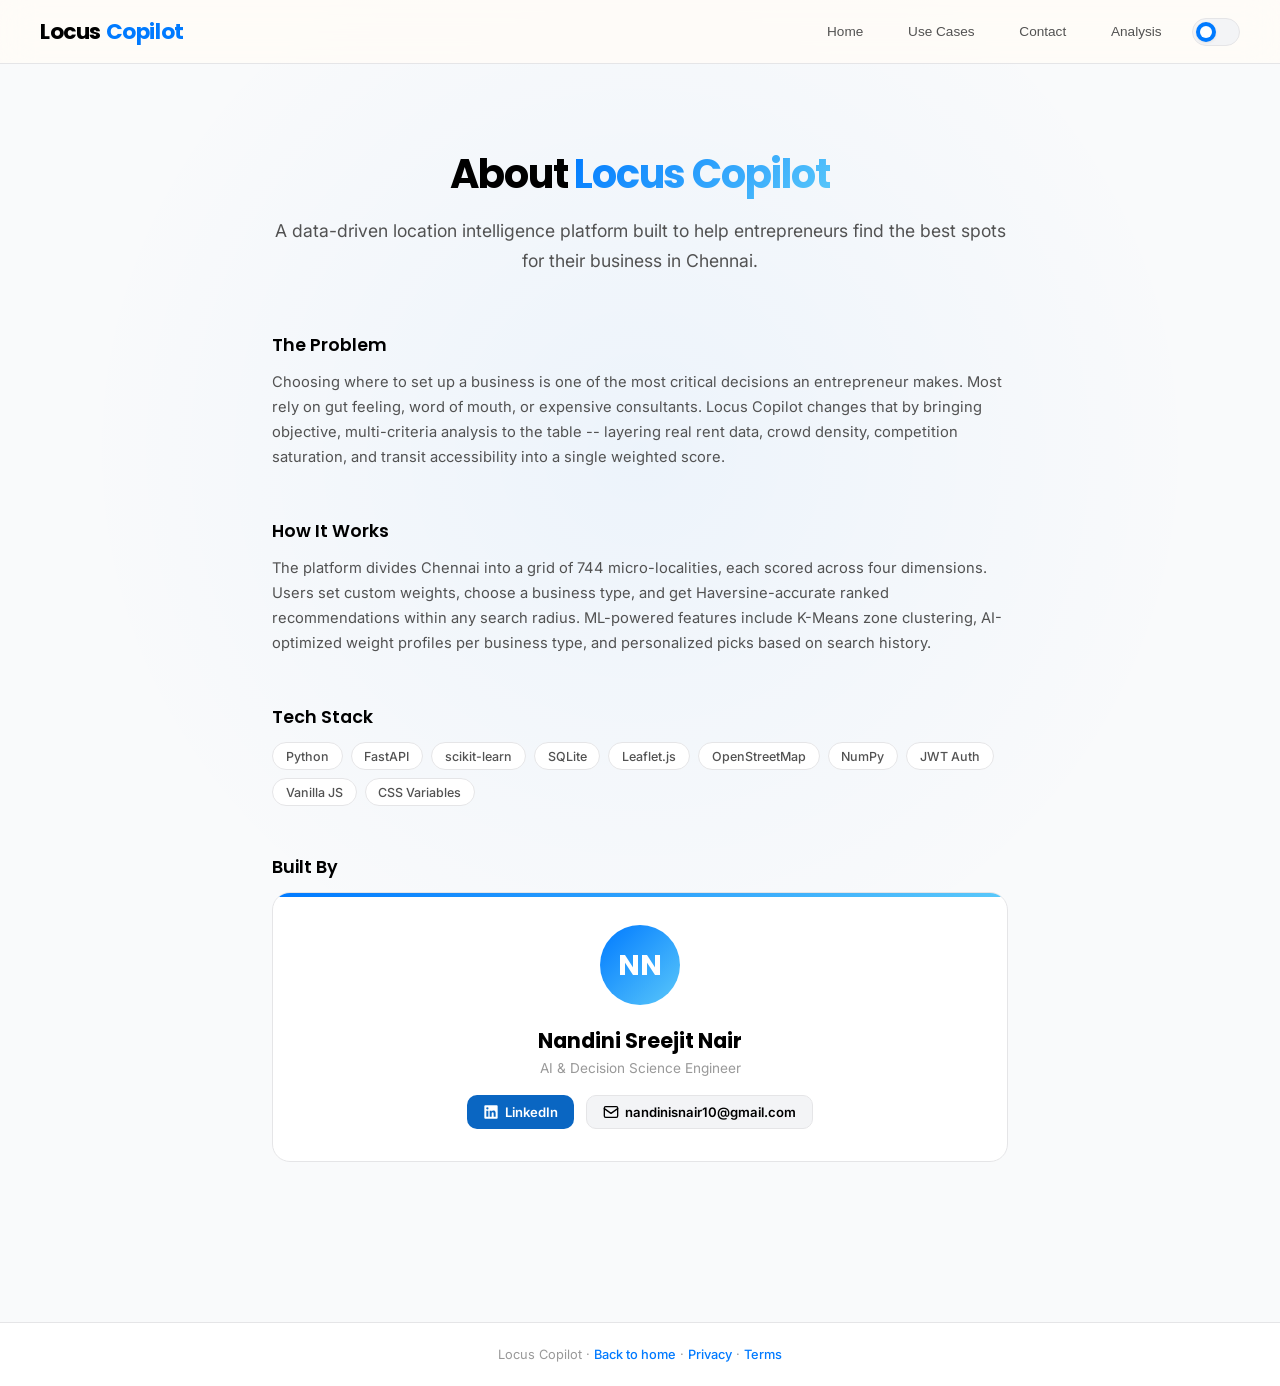
==== frontend/about.html @ 2382e0ec "Initial commit - Locus Location Intelligence System" ====
<!DOCTYPE html>
<html lang="en">
<head>
    <meta charset="UTF-8">
    <meta name="viewport" content="width=device-width, initial-scale=1.0">
    <title>About - Locus Copilot</title>
    <link href="https://fonts.googleapis.com/css2?family=Inter:wght@300;400;500;600;700&family=Poppins:wght@500;600;700&display=swap" rel="stylesheet">
    <link rel="stylesheet" href="theme.css">
    <style>
        * { margin: 0; padding: 0; box-sizing: border-box; }
        body {
            font-family: 'Inter', sans-serif;
            background: var(--page-gradient), var(--bg-secondary);
            background-attachment: fixed;
            color: var(--text-primary);
            background-color: var(--bg-secondary);
            min-height: 100vh;
            display: flex;
            flex-direction: column;
        }

        /* Navbar */
        .navbar {
            background: rgba(255,252,247,0.85);
            border-bottom: 1px solid var(--border-color);
            padding: 0 2.5rem;
            height: 64px;
            position: sticky;
            top: 0;
            z-index: 100;
            backdrop-filter: blur(16px);
            -webkit-backdrop-filter: blur(16px);
            display: flex;
            align-items: center;
        }
        body.dark-theme .navbar { background: rgba(13, 13, 13, 0.85); }
        .navbar-content {
            max-width: 1200px;
            width: 100%;
            margin: 0 auto;
            display: flex;
            justify-content: space-between;
            align-items: center;
        }
        .brand {
            font-family: 'Poppins', sans-serif;
            font-size: 1.35rem;
            font-weight: 700;
            color: var(--text-primary);
            letter-spacing: -0.4px;
            text-decoration: none;
        }
        .brand span { color: var(--accent-primary); }
        .nav-links { display: flex; gap: 1rem; align-items: center; }
        .nav-link {
            text-decoration: none;
            color: var(--text-secondary);
            font-weight: 500;
            font-size: 0.85rem;
            padding: 0.5rem 0.9rem;
            border-radius: var(--radius-md);
            border: none;
            background: transparent;
            cursor: pointer;
            transition: all var(--transition-fast);
        }
        .nav-link:hover { color: var(--text-primary); background: var(--bg-secondary); }

        /* Main content */
        .page {
            max-width: 800px;
            margin: 0 auto;
            padding: 5rem 2rem 7rem;
            flex: 1;
        }

        .page-header {
            text-align: center;
            margin-bottom: 3.5rem;
            opacity: 0;
            animation: slideInUp 0.6s cubic-bezier(0.4,0,0.2,1) 0.1s forwards;
        }
        .page-header h1 {
            font-family: 'Poppins', sans-serif;
            font-size: 2.5rem;
            font-weight: 700;
            letter-spacing: -0.03em;
            margin-bottom: 0.75rem;
        }
        .page-header h1 em {
            font-style: normal;
            background: var(--accent-gradient);
            -webkit-background-clip: text;
            -webkit-text-fill-color: transparent;
            background-clip: text;
        }
        .page-header p {
            color: var(--text-secondary);
            font-size: 1.1rem;
            line-height: 1.7;
        }

        /* Description */
        .about-section {
            margin-bottom: 3rem;
            opacity: 0;
            animation: slideInUp 0.5s cubic-bezier(0.4,0,0.2,1) forwards;
        }
        .about-section:nth-child(2) { animation-delay: 0.15s; }
        .about-section:nth-child(3) { animation-delay: 0.25s; }
        .about-section:nth-child(4) { animation-delay: 0.35s; }

        .about-section h2 {
            font-family: 'Poppins', sans-serif;
            font-size: 1.1rem;
            font-weight: 600;
            margin-bottom: 0.75rem;
            color: var(--text-primary);
        }
        .about-section p {
            color: var(--text-secondary);
            line-height: 1.7;
            font-size: 0.92rem;
        }

        /* Tech stack chips */
        .tech-grid {
            display: flex;
            flex-wrap: wrap;
            gap: 0.5rem;
            margin-top: 0.5rem;
        }
        .tech-chip {
            padding: 0.35rem 0.8rem;
            background: var(--bg-primary);
            border: 1px solid var(--border-color);
            border-radius: 999px;
            font-size: 0.78rem;
            font-weight: 500;
            color: var(--text-secondary);
            transition: all var(--transition-fast);
        }
        .tech-chip:hover {
            border-color: var(--accent-primary);
            color: var(--accent-primary);
            transform: translateY(-1px);
            box-shadow: 0 4px 12px var(--glow-accent);
        }

        /* Owner card */
        .owner-card {
            background: var(--bg-primary);
            border: 1px solid var(--border-color);
            border-radius: var(--radius-lg);
            padding: 2rem;
            text-align: center;
            transition: all var(--transition-fast);
            position: relative;
            overflow: hidden;
        }
        .owner-card::before {
            content: '';
            position: absolute;
            top: 0; left: 0; right: 0;
            height: 4px;
            background: var(--accent-gradient);
        }
        .owner-card:hover {
            box-shadow: var(--shadow-lg);
            border-color: var(--accent-secondary);
            transform: translateY(-2px);
        }

        .owner-avatar {
            width: 80px;
            height: 80px;
            border-radius: 50%;
            background: var(--accent-gradient);
            display: flex;
            align-items: center;
            justify-content: center;
            margin: 0 auto 1.2rem;
            color: white;
            font-family: 'Poppins', sans-serif;
            font-size: 1.8rem;
            font-weight: 700;
        }

        .owner-name {
            font-family: 'Poppins', sans-serif;
            font-size: 1.3rem;
            font-weight: 700;
            color: var(--text-primary);
            margin-bottom: 0.3rem;
        }

        .owner-role {
            color: var(--text-tertiary);
            font-size: 0.85rem;
            margin-bottom: 1.2rem;
        }

        .owner-links {
            display: flex;
            justify-content: center;
            gap: 0.75rem;
        }

        .owner-link {
            display: inline-flex;
            align-items: center;
            gap: 0.4rem;
            padding: 0.5rem 1rem;
            border-radius: var(--radius-sm);
            font-size: 0.82rem;
            font-weight: 600;
            text-decoration: none;
            transition: all var(--transition-fast);
        }
        .owner-link svg { width: 16px; height: 16px; }

        .link-linkedin {
            background: #0a66c2;
            color: white;
        }
        .link-linkedin:hover { background: #004182; transform: translateY(-2px); box-shadow: 0 4px 12px rgba(10,102,194,0.3); }

        .link-email {
            background: var(--bg-tertiary);
            color: var(--text-primary);
            border: 1px solid var(--border-color);
        }
        .link-email:hover { border-color: var(--accent-primary); color: var(--accent-primary); transform: translateY(-2px); box-shadow: var(--shadow-md); }

        /* Footer */
        .footer {
            background: var(--bg-primary);
            border-top: 1px solid var(--border-color);
            padding: 1.5rem 2rem;
            text-align: center;
            font-size: 0.8rem;
            color: var(--text-tertiary);
        }
        .footer a {
            color: var(--accent-primary);
            text-decoration: none;
            font-weight: 500;
        }

        @media (max-width: 640px) {
            .page { padding: 2.5rem 1.5rem 4rem; }
            .page-header h1 { font-size: 1.7rem; }
            .owner-links { flex-direction: column; }
        }
    </style>
</head>
<body>
    <nav class="navbar">
        <div class="navbar-content">
            <a class="brand" href="landing.html">Locus <span>Copilot</span></a>
            <div class="nav-links">
                <button class="nav-link" onclick="navigateTo('landing.html')">Home</button>
                <button class="nav-link" onclick="navigateTo('use-cases.html')">Use Cases</button>
                <button class="nav-link" onclick="navigateTo('contact.html')">Contact</button>
                <button class="nav-link" onclick="navigateTo('index.html')">Analysis</button>
                <button class="theme-toggle-btn" id="themeToggle" title="Toggle dark mode"><span class="knob"></span></button>
            </div>
        </div>
    </nav>

    <div class="page">
        <div class="page-header">
            <h1>About <em>Locus Copilot</em></h1>
            <p>A data-driven location intelligence platform built to help entrepreneurs find the best spots for their business in Chennai.</p>
        </div>

        <div class="about-section">
            <h2>The Problem</h2>
            <p>Choosing where to set up a business is one of the most critical decisions an entrepreneur makes. Most rely on gut feeling, word of mouth, or expensive consultants. Locus Copilot changes that by bringing objective, multi-criteria analysis to the table -- layering real rent data, crowd density, competition saturation, and transit accessibility into a single weighted score.</p>
        </div>

        <div class="about-section">
            <h2>How It Works</h2>
            <p>The platform divides Chennai into a grid of 744 micro-localities, each scored across four dimensions. Users set custom weights, choose a business type, and get Haversine-accurate ranked recommendations within any search radius. ML-powered features include K-Means zone clustering, AI-optimized weight profiles per business type, and personalized picks based on search history.</p>
        </div>

        <div class="about-section">
            <h2>Tech Stack</h2>
            <div class="tech-grid">
                <span class="tech-chip">Python</span>
                <span class="tech-chip">FastAPI</span>
                <span class="tech-chip">scikit-learn</span>
                <span class="tech-chip">SQLite</span>
                <span class="tech-chip">Leaflet.js</span>
                <span class="tech-chip">OpenStreetMap</span>
                <span class="tech-chip">NumPy</span>
                <span class="tech-chip">JWT Auth</span>
                <span class="tech-chip">Vanilla JS</span>
                <span class="tech-chip">CSS Variables</span>
            </div>
        </div>

        <div class="about-section">
            <h2>Built By</h2>
            <div class="owner-card">
                <div class="owner-avatar">NN</div>
                <div class="owner-name">Nandini Sreejit Nair</div>
                <div class="owner-role">AI & Decision Science Engineer</div>
                <div class="owner-links">
                    <a class="owner-link link-linkedin" href="https://www.linkedin.com/in/nandini-sreejit-nair/" target="_blank" rel="noopener noreferrer">
                        <svg viewBox="0 0 24 24" fill="currentColor"><path d="M20.5 2h-17A1.5 1.5 0 002 3.5v17A1.5 1.5 0 003.5 22h17a1.5 1.5 0 001.5-1.5v-17A1.5 1.5 0 0020.5 2zM8 19H5v-9h3zM6.5 8.25A1.75 1.75 0 118.3 6.5a1.78 1.78 0 01-1.8 1.75zM19 19h-3v-4.74c0-1.42-.6-1.93-1.38-1.93A1.74 1.74 0 0013 14.19a.66.66 0 000 .14V19h-3v-9h2.9v1.3a3.11 3.11 0 012.7-1.4c1.55 0 3.36.86 3.36 3.66z"/></svg>
                        LinkedIn
                    </a>
                    <a class="owner-link link-email" href="mailto:nandinisnair10@gmail.com">
                        <svg viewBox="0 0 24 24" fill="none" stroke="currentColor" stroke-width="2" stroke-linecap="round" stroke-linejoin="round"><rect x="2" y="4" width="20" height="16" rx="2"/><path d="M22 7l-10 7L2 7"/></svg>
                        nandinisnair10@gmail.com
                    </a>
                </div>
            </div>
        </div>
    </div>

    <footer class="footer">
        <p>
            Locus Copilot &middot; <a href="landing.html">Back to home</a> &middot;
            <a href="privacy.html">Privacy</a> &middot;
            <a href="terms.html">Terms</a>
        </p>
    </footer>

    <script>
        function navigateTo(url) {
            document.body.classList.add('page-exit');
            setTimeout(() => { window.location.href = url; }, 250);
        }

        // Theme
        const themeToggle = document.getElementById('themeToggle');
        themeToggle.addEventListener('click', () => {
            const isDark = document.body.classList.toggle('dark-theme');
            localStorage.setItem('theme', isDark ? 'dark' : 'light');
        });

        // Card tilt on hover
        const ownerCard = document.querySelector('.owner-card');
        if (ownerCard) {
            ownerCard.addEventListener('mousemove', e => {
                const rect = ownerCard.getBoundingClientRect();
                const x = (e.clientX - rect.left) / rect.width - 0.5;
                const y = (e.clientY - rect.top) / rect.height - 0.5;
                ownerCard.style.transform = `translateY(-2px) perspective(600px) rotateX(${-y * 5}deg) rotateY(${x * 5}deg)`;
            });
            ownerCard.addEventListener('mouseleave', () => { ownerCard.style.transform = ''; });
        }

        // Tech chip hover ripple
        document.querySelectorAll('.tech-chip').forEach(chip => {
            chip.addEventListener('mousemove', e => {
                const rect = chip.getBoundingClientRect();
                const x = (e.clientX - rect.left) / rect.width - 0.5;
                chip.style.transform = `translateY(-1px) rotateY(${x * 8}deg)`;
            });
            chip.addEventListener('mouseleave', () => { chip.style.transform = ''; });
        });

        // Init theme
        (function() {
            const theme = localStorage.getItem('theme') || 'light';
            if (theme === 'dark') document.body.classList.add('dark-theme');
        })();
    </script>
</body>
</html>
---- frontend/theme.css ----
/* ============================================
   LOCUS COPILOT - APPLE DESIGN SYSTEM
   Minimalist, spacious, smooth animations
   ============================================ */

:root {
    /* Light - Apple-inspired clean palette */
    --bg-primary: #ffffff;
    --bg-secondary: #f9fafb;
    --bg-tertiary: #f3f4f6;
    --bg-hover: #ececf1;
    --bg-panel: rgba(255, 255, 255, 0.95);

    --text-primary: #000000;
    --text-secondary: #525252;
    --text-tertiary: #999999;

    --border-color: #e5e5e7;
    --border-hover: #d1d1d6;

    /* Apple accent - Blue: vibrant yet professional */
    --accent-primary: #007aff;
    --accent-secondary: #5ac8fa;
    --accent-light: #e8f4ff;
    --accent-gradient: linear-gradient(135deg, #007aff 0%, #5ac8fa 100%);

    --page-gradient: radial-gradient(circle 800px at 50% 50%, rgba(0, 122, 255, 0.05) 0%, transparent 70%);

    --gold: #ff9500;
    --gold-light: #fff0e6;

    --success-bg: #f0fdf4;
    --success-text: #166534;
    --success-border: #bbf7d0;

    --error-bg: #fef2f2;
    --error-text: #991b1b;
    --error-border: #fecaca;

    --info-bg: #f0f9ff;
    --info-text: #0369a1;
    --info-border: #bae6fd;

    /* Apple-style subtle shadows */
    --shadow-sm: 0 1px 3px rgba(0, 0, 0, 0.08);
    --shadow-md: 0 4px 12px rgba(0, 0, 0, 0.1);
    --shadow-lg: 0 12px 30px rgba(0, 0, 0, 0.12);
    --shadow-xl: 0 20px 50px rgba(0, 0, 0, 0.15);

    /* Apple animations: smooth, purposeful */
    --transition-fast: 0.25s cubic-bezier(0.4, 0, 0.2, 1);
    --transition-normal: 0.35s cubic-bezier(0.4, 0, 0.2, 1);
    --transition-slow: 0.5s cubic-bezier(0.4, 0, 0.2, 1);

    /* Spacing scale (Apple uses 4px base) */
    --radius-sm: 10px;
    --radius-md: 12px;
    --radius-lg: 18px;
    --radius-xl: 24px;

    --glow-accent: rgba(0, 122, 255, 0.1);
    --glow-gold: rgba(255, 149, 0, 0.1);
}

/* Dark Theme - Apple's elegant dark mode */
body.dark-theme {
    --bg-primary: #0d0d0d;
    --bg-secondary: #1a1a1a;
    --bg-tertiary: #262626;
    --bg-hover: #333333;
    --bg-panel: rgba(13, 13, 13, 0.98);

    --text-primary: #f5f5f7;
    --text-secondary: #b0b0b5;
    --text-tertiary: #86868b;

    --border-color: #424245;
    --border-hover: #515154;

    --accent-primary: #0a84ff;
    --accent-secondary: #64b5f6;
    --accent-light: #1a3a52;

    --page-gradient: linear-gradient(135deg, #0d0d0d 0%, #1a1a1a 50%, #161616 100%);

    --gold: #ff9500;
    --gold-light: #2d2110;

    --success-bg: #0d3a1a;
    --success-text: #81c784;
    --success-border: #1e4d2b;

    --error-bg: #3a1515;
    --error-text: #f08080;
    --error-border: #8b2323;

    --info-bg: #0d1f3a;
    --info-text: #81b4f8;
    --info-border: #0e3a8c;

    --shadow-sm: 0 1px 3px rgba(0, 0, 0, 0.5);
    --shadow-md: 0 4px 12px rgba(0, 0, 0, 0.6);
    --shadow-lg: 0 12px 30px rgba(0, 0, 0, 0.7);
    --shadow-xl: 0 20px 50px rgba(0, 0, 0, 0.8);

    --glow-accent: rgba(10, 132, 255, 0.15);
    --glow-gold: rgba(255, 149, 0, 0.15);
}

/* ============================================
   PRIVACY & MINIMALISM - HIDE EMAIL
   ============================================ */

#userEmail {
    display: none !important;
}

/* ============================================
   SMOOTH TRANSITIONS
   ============================================ */

*, *::before, *::after {
    transition: background-color var(--transition-normal),
                color var(--transition-normal),
                border-color var(--transition-normal),
                box-shadow var(--transition-normal),
                transform var(--transition-fast),
                opacity var(--transition-fast);
}

/* ============================================
   ANIMATIONS
   ============================================ */

@keyframes slideInUp {
    from { opacity: 0; transform: translateY(16px); }
    to   { opacity: 1; transform: translateY(0); }
}

@keyframes slideInDown {
    from { opacity: 0; transform: translateY(-16px); }
    to   { opacity: 1; transform: translateY(0); }
}

@keyframes slideInLeft {
    from { opacity: 0; transform: translateX(-16px); }
    to   { opacity: 1; transform: translateX(0); }
}

@keyframes slideInRight {
    from { opacity: 0; transform: translateX(16px); }
    to   { opacity: 1; transform: translateX(0); }
}

@keyframes fadeIn {
    from { opacity: 0; }
    to   { opacity: 1; }
}

@keyframes spin {
    to { transform: rotate(360deg); }
}

@keyframes pulse {
    0%, 100% { opacity: 1; }
    50% { opacity: 0.5; }
}

@keyframes scaleIn {
    from { opacity: 0; transform: scale(0.95); }
    to   { opacity: 1; transform: scale(1); }
}

@keyframes pageFadeIn {
    from { opacity: 0; transform: translateY(12px); }
    to   { opacity: 1; transform: translateY(0); }
}

@keyframes pageFadeOut {
    from { opacity: 1; transform: translateY(0); }
    to   { opacity: 0; transform: translateY(-8px); }
}

@keyframes shimmer {
    0% { background-position: -200% 0; }
    100% { background-position: 200% 0; }
}

@keyframes float {
    0%, 100% { transform: translateY(0); }
    50% { transform: translateY(-6px); }
}

@keyframes glowPulse {
    0%, 100% { box-shadow: 0 0 20px var(--glow-accent); }
    50% { box-shadow: 0 0 40px var(--glow-accent), 0 0 60px var(--glow-accent); }
}

body {
    animation: pageFadeIn 0.4s cubic-bezier(0.4, 0, 0.2, 1);
}

body.page-exit {
    animation: pageFadeOut 0.25s cubic-bezier(0.4, 0, 0.2, 1) forwards;
}

/* ============================================
   CURSOR-REACTIVE UTILITIES
   ============================================ */

.hover-lift {
    transition: transform var(--transition-fast), box-shadow var(--transition-fast);
}
.hover-lift:hover {
    transform: translateY(-3px);
    box-shadow: var(--shadow-lg);
}

.hover-glow {
    transition: box-shadow var(--transition-normal);
}
.hover-glow:hover {
    box-shadow: 0 0 0 1px var(--accent-primary), 0 8px 30px var(--glow-accent);
}

.hover-scale {
    transition: transform var(--transition-fast);
}
.hover-scale:hover {
    transform: scale(1.03);
}

.interactive-card {
    transition: transform var(--transition-fast), box-shadow var(--transition-fast), border-color var(--transition-fast);
    will-change: transform;
}
.interactive-card:hover {
    transform: translateY(-4px) scale(1.005);
    box-shadow: var(--shadow-lg);
    border-color: var(--accent-secondary);
}
.interactive-card:active {
    transform: translateY(-1px) scale(0.995);
}

/* Magnetic button effect */
.btn-magnetic {
    transition: transform var(--transition-fast), box-shadow var(--transition-fast);
    will-change: transform;
}
.btn-magnetic:hover {
    transform: translateY(-2px);
    box-shadow: var(--shadow-md);
}
.btn-magnetic:active {
    transform: translateY(0) scale(0.97);
}

/* Stagger animation for children */
.stagger-children > * {
    opacity: 0;
    animation: slideInUp 0.4s cubic-bezier(0.4, 0, 0.2, 1) forwards;
}
.stagger-children > *:nth-child(1) { animation-delay: 0.05s; }
.stagger-children > *:nth-child(2) { animation-delay: 0.1s; }
.stagger-children > *:nth-child(3) { animation-delay: 0.15s; }
.stagger-children > *:nth-child(4) { animation-delay: 0.2s; }
.stagger-children > *:nth-child(5) { animation-delay: 0.25s; }
.stagger-children > *:nth-child(6) { animation-delay: 0.3s; }

/* ============================================
   SCROLLBAR
   ============================================ */

::-webkit-scrollbar { width: 6px; height: 6px; }
::-webkit-scrollbar-track { background: var(--bg-secondary); }
::-webkit-scrollbar-thumb { background: var(--border-color); border-radius: 3px; }
::-webkit-scrollbar-thumb:hover { background: var(--border-hover); }

/* ============================================
   ACCESSIBILITY
   ============================================ */

@media (prefers-reduced-motion: reduce) {
    *, *::before, *::after {
        animation-duration: 0.01ms !important;
        animation-iteration-count: 1 !important;
        transition-duration: 0.01ms !important;
    }
}

/* ============================================
   DARK MODE TOGGLE (Refined)
   ============================================ */

.theme-toggle-btn {
    width: 48px;
    height: 28px;
    background: var(--bg-tertiary);
    border: 1px solid var(--border-color);
    border-radius: 999px;
    cursor: pointer;
    padding: 3px;
    display: inline-flex;
    align-items: center;
    position: relative;
    transition: all var(--transition-normal);
    flex-shrink: 0;
    font-size: 0;
    color: transparent;
    overflow: hidden;
}

.theme-toggle-btn:hover {
    border-color: var(--border-hover);
    box-shadow: 0 0 0 3px var(--glow-accent);
}

.theme-toggle-btn .knob {
    width: 20px;
    height: 20px;
    border-radius: 50%;
    background: var(--accent-primary);
    box-shadow: var(--shadow-sm);
    transition: transform var(--transition-normal) cubic-bezier(0.34, 1.56, 0.64, 1);
    position: relative;
}

.theme-toggle-btn .knob::after {
    content: '';
    position: absolute;
    inset: 4px;
    border-radius: 50%;
    background: var(--bg-primary);
    transition: background var(--transition-normal);
}

body.dark-theme .theme-toggle-btn .knob {
    transform: translateX(20px);
}

body.dark-theme .theme-toggle-btn .knob::after {
    background: var(--gold);
}

/* ============================================
   UTILITY CLASSES
   ============================================ */

.animate-slide-up  { animation: slideInUp var(--transition-normal); }
.animate-slide-down { animation: slideInDown var(--transition-normal); }
.animate-slide-left { animation: slideInLeft var(--transition-normal); }
.animate-fade-in   { animation: fadeIn var(--transition-normal); }
.animate-scale-in  { animation: scaleIn var(--transition-normal); }

/* ============================================
   RANGE SLIDER STYLING
   ============================================ */

input[type="range"] {
    -webkit-appearance: none;
    appearance: none;
    width: 100%;
    height: 4px;
    background: var(--bg-tertiary);
    border: none;
    border-radius: 4px;
    outline: none;
    padding: 0;
    box-shadow: none;
    margin: 0.5rem 0;
}

input[type="range"]::-webkit-slider-thumb {
    -webkit-appearance: none;
    appearance: none;
    width: 18px;
    height: 18px;
    border-radius: 50%;
    background: var(--accent-primary);
    cursor: pointer;
    border: 3px solid var(--bg-primary);
    box-shadow: var(--shadow-sm);
    transition: transform var(--transition-fast);
}

input[type="range"]::-webkit-slider-thumb:hover {
    transform: scale(1.15);
}

input[type="range"]::-moz-range-thumb {
    width: 18px;
    height: 18px;
    border-radius: 50%;
    background: var(--accent-primary);
    cursor: pointer;
    border: 3px solid var(--bg-primary);
    box-shadow: var(--shadow-sm);
}

/* ============================================
   BADGE STYLES
   ============================================ */

.badge {
    display: inline-flex;
    align-items: center;
    padding: 0.25rem 0.6rem;
    border-radius: 6px;
    font-size: 0.7rem;
    font-weight: 600;
    letter-spacing: 0.03em;
    text-transform: uppercase;
}

.badge-admin  { background: var(--accent-light); color: var(--accent-primary); }
.badge-user   { background: var(--success-bg); color: var(--success-text); }
.badge-active { background: var(--success-bg); color: var(--success-text); }
.badge-inactive { background: var(--error-bg); color: var(--error-text); }
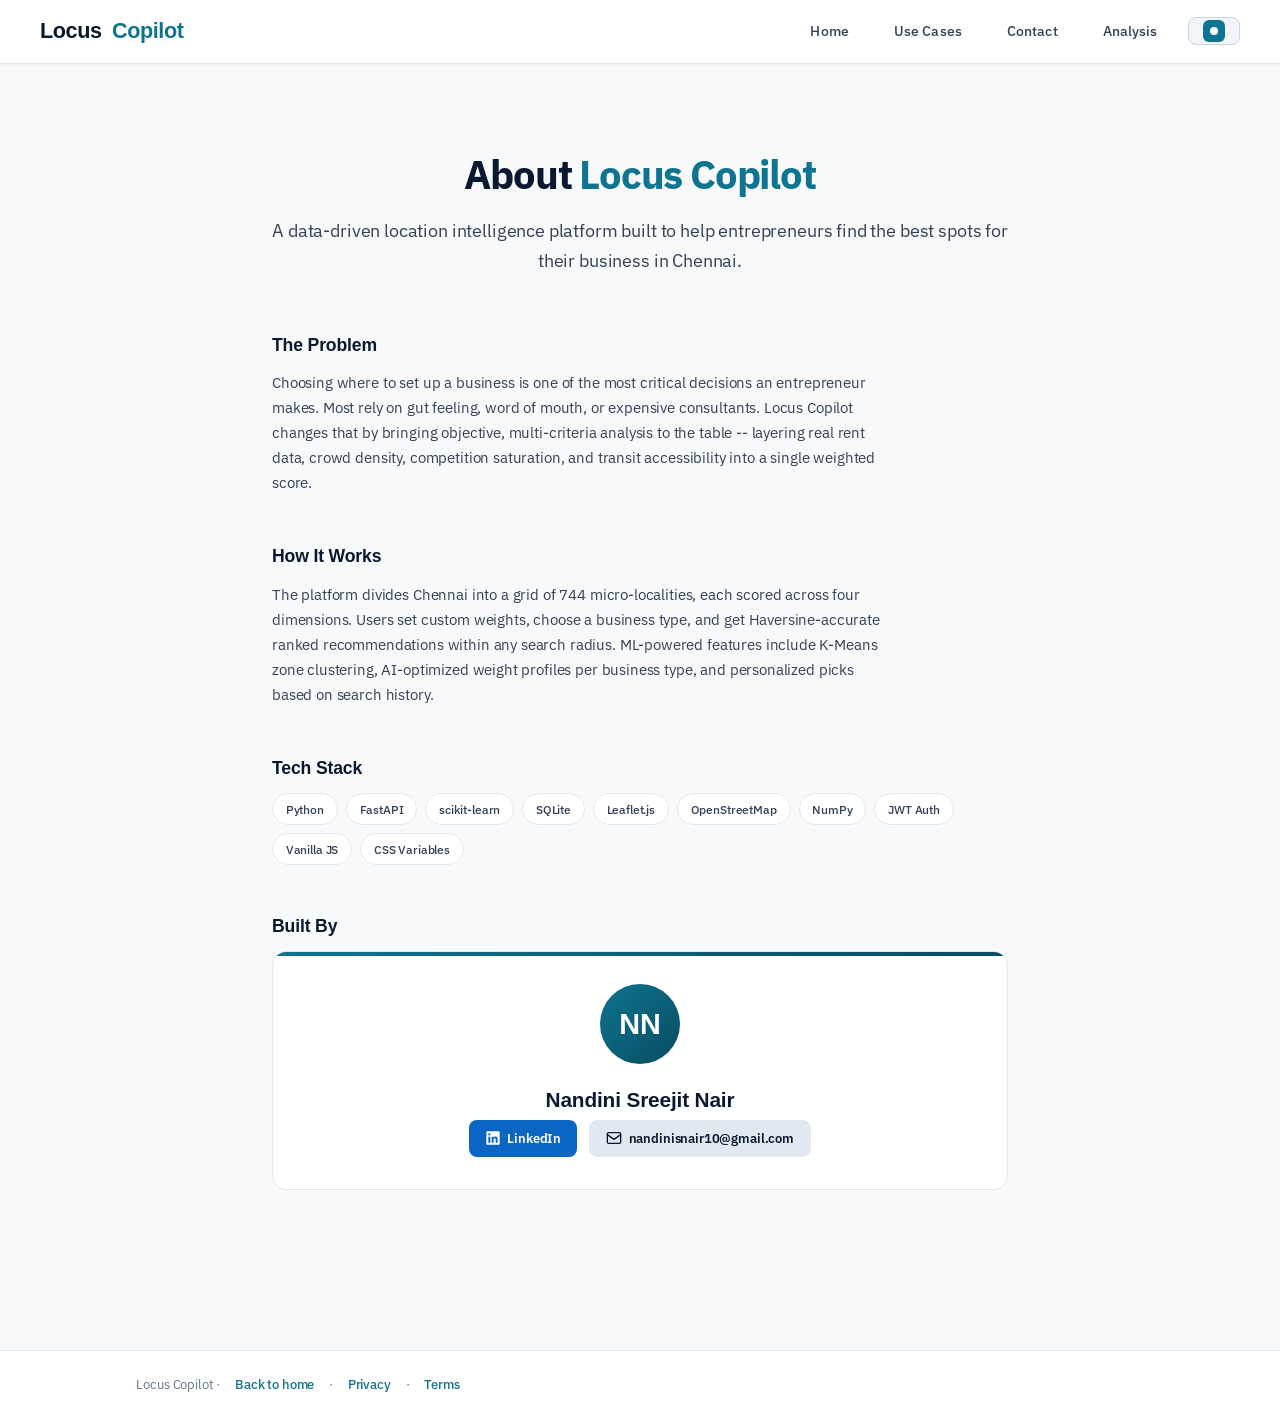
==== commit b5be3072: "feat(ui): implement instrument-grade dual-theme system, two-radii rule, and remove role text" ====
--- a/frontend/about.html
+++ b/frontend/about.html
@@ -4,16 +4,16 @@
     <meta charset="UTF-8">
     <meta name="viewport" content="width=device-width, initial-scale=1.0">
     <title>About - Locus Copilot</title>
-    <link href="https://fonts.googleapis.com/css2?family=Inter:wght@300;400;500;600;700&family=Poppins:wght@500;600;700&display=swap" rel="stylesheet">
+    <link href="https://fonts.googleapis.com/css2?family=IBM+Plex+Mono:ital,wght@0,400;0,500;0,600;1,400&family=IBM+Plex+Sans:ital,wght@0,300;0,400;0,500;0,600;0,700;1,400&family=Inter:wght@400;500;600;700&display=swap" rel="stylesheet">
     <link rel="stylesheet" href="theme.css">
     <style>
         * { margin: 0; padding: 0; box-sizing: border-box; }
         body {
-            font-family: 'Inter', sans-serif;
-            background: var(--page-gradient), var(--bg-secondary);
+            font-family: var(--font-sans);
+            background: var(--page-gradient), var(--bg-base);
             background-attachment: fixed;
             color: var(--text-primary);
-            background-color: var(--bg-secondary);
+            background-color: var(--bg-base);
             min-height: 100vh;
             display: flex;
             flex-direction: column;
@@ -21,7 +21,7 @@
 
         /* Navbar */
         .navbar {
-            background: rgba(255,252,247,0.85);
+            background: var(--bg-glass);
             border-bottom: 1px solid var(--border-color);
             padding: 0 2.5rem;
             height: 64px;
@@ -77,22 +77,19 @@
         .page-header {
             text-align: center;
             margin-bottom: 3.5rem;
-            opacity: 0;
-            animation: slideInUp 0.6s cubic-bezier(0.4,0,0.2,1) 0.1s forwards;
+            animation: slideInUp 0.4s cubic-bezier(0.4,0,0.2,1) forwards;
         }
         .page-header h1 {
-            font-family: 'Poppins', sans-serif;
+            font-family: var(--font-sans);
             font-size: 2.5rem;
             font-weight: 700;
             letter-spacing: -0.03em;
             margin-bottom: 0.75rem;
+            color: var(--text-primary);
         }
         .page-header h1 em {
             font-style: normal;
-            background: var(--accent-gradient);
-            -webkit-background-clip: text;
-            -webkit-text-fill-color: transparent;
-            background-clip: text;
+            color: var(--accent-primary);
         }
         .page-header p {
             color: var(--text-secondary);
@@ -103,8 +100,7 @@
         /* Description */
         .about-section {
             margin-bottom: 3rem;
-            opacity: 0;
-            animation: slideInUp 0.5s cubic-bezier(0.4,0,0.2,1) forwards;
+            animation: slideInUp 0.4s cubic-bezier(0.4,0,0.2,1) forwards;
         }
         .about-section:nth-child(2) { animation-delay: 0.15s; }
         .about-section:nth-child(3) { animation-delay: 0.25s; }
@@ -305,7 +301,6 @@
             <div class="owner-card">
                 <div class="owner-avatar">NN</div>
                 <div class="owner-name">Nandini Sreejit Nair</div>
-                <div class="owner-role">AI & Decision Science Engineer</div>
                 <div class="owner-links">
                     <a class="owner-link link-linkedin" href="https://www.linkedin.com/in/nandini-sreejit-nair/" target="_blank" rel="noopener noreferrer">
                         <svg viewBox="0 0 24 24" fill="currentColor"><path d="M20.5 2h-17A1.5 1.5 0 002 3.5v17A1.5 1.5 0 003.5 22h17a1.5 1.5 0 001.5-1.5v-17A1.5 1.5 0 0020.5 2zM8 19H5v-9h3zM6.5 8.25A1.75 1.75 0 118.3 6.5a1.78 1.78 0 01-1.8 1.75zM19 19h-3v-4.74c0-1.42-.6-1.93-1.38-1.93A1.74 1.74 0 0013 14.19a.66.66 0 000 .14V19h-3v-9h2.9v1.3a3.11 3.11 0 012.7-1.4c1.55 0 3.36.86 3.36 3.66z"/></svg>
--- a/frontend/theme.css
+++ b/frontend/theme.css
@@ -1,373 +1,957 @@
-/* ============================================
-   LOCUS COPILOT - APPLE DESIGN SYSTEM
-   Minimalist, spacious, smooth animations
-   ============================================ */
+/* ==========================================================================
+   LOCUS COPILOT - INSTRUMENT-GRADE DUAL-THEME DESIGN SYSTEM
+   Specializing in Apple-inspired Human Interface Guidelines & Swiss Typography
+   Dual-Theme Engine: Executive Class (Light) & Obsidian Glass (Dark)
+   ========================================================================== */
+
+@import url('https://fonts.googleapis.com/css2?family=IBM+Plex+Mono:ital,wght@0,400;0,500;0,600;1,400&family=IBM+Plex+Sans:ital,wght@0,300;0,400;0,500;0,600;0,700;1,400&display=swap');
+
+/* ==========================================================================
+   1. DESIGN TOKENS & DUAL-THEME ENGINE
+   ========================================================================== */
 
 :root {
-    /* Light - Apple-inspired clean palette */
-    --bg-primary: #ffffff;
-    --bg-secondary: #f9fafb;
-    --bg-tertiary: #f3f4f6;
-    --bg-hover: #ececf1;
-    --bg-panel: rgba(255, 255, 255, 0.95);
-
-    --text-primary: #000000;
-    --text-secondary: #525252;
-    --text-tertiary: #999999;
-
-    --border-color: #e5e5e7;
-    --border-hover: #d1d1d6;
-
-    /* Apple accent - Blue: vibrant yet professional */
-    --accent-primary: #007aff;
-    --accent-secondary: #5ac8fa;
-    --accent-light: #e8f4ff;
-    --accent-gradient: linear-gradient(135deg, #007aff 0%, #5ac8fa 100%);
-
-    --page-gradient: radial-gradient(circle 800px at 50% 50%, rgba(0, 122, 255, 0.05) 0%, transparent 70%);
-
-    --gold: #ff9500;
-    --gold-light: #fff0e6;
-
-    --success-bg: #f0fdf4;
-    --success-text: #166534;
-    --success-border: #bbf7d0;
-
-    --error-bg: #fef2f2;
-    --error-text: #991b1b;
-    --error-border: #fecaca;
-
-    --info-bg: #f0f9ff;
-    --info-text: #0369a1;
-    --info-border: #bae6fd;
-
-    /* Apple-style subtle shadows */
-    --shadow-sm: 0 1px 3px rgba(0, 0, 0, 0.08);
-    --shadow-md: 0 4px 12px rgba(0, 0, 0, 0.1);
-    --shadow-lg: 0 12px 30px rgba(0, 0, 0, 0.12);
-    --shadow-xl: 0 20px 50px rgba(0, 0, 0, 0.15);
-
-    /* Apple animations: smooth, purposeful */
-    --transition-fast: 0.25s cubic-bezier(0.4, 0, 0.2, 1);
-    --transition-normal: 0.35s cubic-bezier(0.4, 0, 0.2, 1);
-    --transition-slow: 0.5s cubic-bezier(0.4, 0, 0.2, 1);
-
-    /* Spacing scale (Apple uses 4px base) */
-    --radius-sm: 10px;
-    --radius-md: 12px;
-    --radius-lg: 18px;
-    --radius-xl: 24px;
-
-    --glow-accent: rgba(0, 122, 255, 0.1);
-    --glow-gold: rgba(255, 149, 0, 0.1);
-}
-
-/* Dark Theme - Apple's elegant dark mode */
+    /* ----------------------------------------------------------------------
+       The Two-Radii Rule (Strictly Enforced Across Entire Application)
+       - 8px: All interactive controls (buttons, inputs, pills, dropdowns, slider thumbs)
+       - 14px: All structural containers (cards, panels, modals, dialogs, drawers)
+       ---------------------------------------------------------------------- */
+    --radius-control: 8px;
+    --radius-panel: 14px;
+
+    /* Backward Compatibility Mappings */
+    --radius-sm: 8px;
+    --radius-md: 8px;
+    --radius-lg: 14px;
+    --radius-xl: 14px;
+    --radius-full: 8px;
+
+    /* ----------------------------------------------------------------------
+       Typography Scale (Swiss Precision / IBM Plex Sans)
+       ---------------------------------------------------------------------- */
+    --font-sans: 'IBM Plex Sans', -apple-system, BlinkMacSystemFont, 'SF Pro Text', 'SF Pro Display', 'Helvetica Neue', Arial, sans-serif;
+    --font-mono: 'IBM Plex Mono', SFMono-Regular, Menlo, Monaco, Consolas, monospace;
+
+    --text-2xl: 40px;
+    --text-2xl-lh: 1.2;
+    --text-2xl-weight: 700;
+    --text-2xl-tracking: -0.035em;
+
+    --text-xl: 28px;
+    --text-xl-lh: 1.25;
+    --text-xl-weight: 700;
+    --text-xl-tracking: -0.025em;
+
+    --text-lg: 20px;
+    --text-lg-lh: 1.35;
+    --text-lg-weight: 600;
+    --text-lg-tracking: -0.015em;
+
+    --text-base: 15px;
+    --text-base-lh: 1.5;
+    --text-base-weight: 400;
+    --text-base-tracking: -0.01em;
+
+    --text-sm: 13px;
+    --text-sm-lh: 1.45;
+    --text-sm-weight: 500;
+    --text-sm-tracking: 0;
+
+    --text-xs: 11px;
+    --text-xs-lh: 1.4;
+    --text-xs-weight: 600;
+    --text-xs-tracking: 0.04em;
+
+    /* ----------------------------------------------------------------------
+       Categorical Data Visualization (Okabe-Ito Colorblind-Safe Palette)
+       ---------------------------------------------------------------------- */
+    --cat-1: #0072B2; /* Blue */
+    --cat-2: #E69F00; /* Orange */
+    --cat-3: #009E73; /* Green */
+    --cat-4: #CC79A7; /* Purple */
+    --cat-5: #56B4E9; /* Sky */
+
+    /* ----------------------------------------------------------------------
+       Theme B: "Executive Class" (Light Mode — Default)
+       ---------------------------------------------------------------------- */
+    --theme-name: 'Executive Class';
+
+    /* Canvas / Sheet: Architectural cool alabaster ivory */
+    --bg-base: #F8F9FA;
+    --bg-canvas: #F8F9FA;
+    --page-gradient: none;
+
+    /* Surfaces & Cards: Crisp boardroom porcelain */
+    --bg-primary: #FFFFFF;
+    --bg-surface: #FFFFFF;
+    --bg-card: #FFFFFF;
+    --bg-card-hover: #F8FAFC;
+    --bg-secondary: #F1F5F9;
+    --bg-tertiary: #E2E8F0;
+    --bg-hover: #E2E8F0;
+    --bg-panel: #FFFFFF;
+    --bg-glass: rgba(255, 255, 255, 0.92);
+    --bg-glass-hover: rgba(255, 255, 255, 0.98);
+
+    /* Borders: Architectural hairline slate */
+    --border-color: #E2E8F0;
+    --border-subtle: #E2E8F0;
+    --border-medium: #CBD5E1;
+    --border-bright: #94A3B8;
+    --border-hover: #94A3B8;
+
+    /* Typography Ink: High-Contrast Royal Ink Navy */
+    --text-primary: #0A192F;    /* Deep Royal Ink Navy (AAA > 16:1) */
+    --text-secondary: #334155;  /* Slate grey (AA > 8.5:1) */
+    --text-tertiary: #64748B;   /* Muted steel captions (> 4.8:1) */
+    --text-muted: #64748B;
+
+    /* Primary Buttons: Dignified petrol teal */
+    --btn-primary-bg: #0E7490;
+    --btn-primary-text: #FFFFFF;
+    --btn-primary-hover: #084C61;
+    --btn-primary-bloom: 0 2px 8px rgba(14, 116, 144, 0.22);
+
+    /* Accents & Highlights */
+    --accent-primary: #0E7490;
+    --accent-secondary: #084C61;
+    --accent-light: #E0F2FE;
+    --accent-gradient: linear-gradient(135deg, #0E7490 0%, #084C61 100%);
+    --glow-accent: rgba(14, 116, 144, 0.12);
+
+    /* Elevation Shadows (Soft Boardroom Shadows) */
+    --shadow-sm: 0 1px 2px rgba(15, 23, 42, 0.04);
+    --shadow-md: 0 4px 12px -2px rgba(15, 23, 42, 0.06);
+    --shadow-lg: 0 4px 16px -2px rgba(15, 23, 42, 0.06);
+    --shadow-xl: 0 12px 32px -4px rgba(15, 23, 42, 0.08);
+    --shadow-card: 0 4px 16px -2px rgba(15, 23, 42, 0.06);
+    --shadow-glass: 0 4px 16px -2px rgba(15, 23, 42, 0.06);
+    --surface-box-shadow: 0 4px 16px -2px rgba(15, 23, 42, 0.06);
+
+    /* Status Indicators (Light Mode WCAG Compliant) */
+    --status-success: #15803D; /* Emerald */
+    --status-warning: #B45309; /* Amber */
+    --status-danger: #B91C1C;  /* Crimson */
+
+    --success-bg: #F0FDF4;
+    --success-text: #15803D;
+    --success-border: #BBF7D0;
+
+    --warning-bg: #FFFBEB;
+    --warning-text: #B45309;
+    --warning-border: #FDE68A;
+
+    --error-bg: #FEF2F2;
+    --error-text: #B91C1C;
+    --error-border: #FECACA;
+
+    --info-bg: #F0F9FF;
+    --info-text: #0284C7;
+    --info-border: #BAE6FD;
+
+    --gold: #D97706;
+    --gold-light: #FEF3C7;
+
+    /* Transitions */
+    --transition-fast: 0.15s cubic-bezier(0.4, 0, 0.2, 1);
+    --transition-normal: 0.25s cubic-bezier(0.4, 0, 0.2, 1);
+}
+
+/* --------------------------------------------------------------------------
+   Theme A: "Obsidian Glass" (Dark Mode — body.dark-theme)
+   Zero Layout Shift via Synchronized Box Model Metrics
+   -------------------------------------------------------------------------- */
 body.dark-theme {
-    --bg-primary: #0d0d0d;
-    --bg-secondary: #1a1a1a;
-    --bg-tertiary: #262626;
-    --bg-hover: #333333;
-    --bg-panel: rgba(13, 13, 13, 0.98);
-
-    --text-primary: #f5f5f7;
-    --text-secondary: #b0b0b5;
-    --text-tertiary: #86868b;
-
-    --border-color: #424245;
-    --border-hover: #515154;
-
-    --accent-primary: #0a84ff;
-    --accent-secondary: #64b5f6;
-    --accent-light: #1a3a52;
-
-    --page-gradient: linear-gradient(135deg, #0d0d0d 0%, #1a1a1a 50%, #161616 100%);
-
-    --gold: #ff9500;
-    --gold-light: #2d2110;
-
-    --success-bg: #0d3a1a;
-    --success-text: #81c784;
-    --success-border: #1e4d2b;
-
-    --error-bg: #3a1515;
-    --error-text: #f08080;
-    --error-border: #8b2323;
-
-    --info-bg: #0d1f3a;
-    --info-text: #81b4f8;
-    --info-border: #0e3a8c;
-
-    --shadow-sm: 0 1px 3px rgba(0, 0, 0, 0.5);
-    --shadow-md: 0 4px 12px rgba(0, 0, 0, 0.6);
-    --shadow-lg: 0 12px 30px rgba(0, 0, 0, 0.7);
-    --shadow-xl: 0 20px 50px rgba(0, 0, 0, 0.8);
-
-    --glow-accent: rgba(10, 132, 255, 0.15);
-    --glow-gold: rgba(255, 149, 0, 0.15);
-}
-
-/* ============================================
-   PRIVACY & MINIMALISM - HIDE EMAIL
-   ============================================ */
-
-#userEmail {
-    display: none !important;
-}
-
-/* ============================================
-   SMOOTH TRANSITIONS
-   ============================================ */
-
-*, *::before, *::after {
-    transition: background-color var(--transition-normal),
-                color var(--transition-normal),
-                border-color var(--transition-normal),
-                box-shadow var(--transition-normal),
-                transform var(--transition-fast),
-                opacity var(--transition-fast);
-}
-
-/* ============================================
-   ANIMATIONS
-   ============================================ */
-
-@keyframes slideInUp {
-    from { opacity: 0; transform: translateY(16px); }
-    to   { opacity: 1; transform: translateY(0); }
-}
-
-@keyframes slideInDown {
-    from { opacity: 0; transform: translateY(-16px); }
-    to   { opacity: 1; transform: translateY(0); }
-}
-
-@keyframes slideInLeft {
-    from { opacity: 0; transform: translateX(-16px); }
-    to   { opacity: 1; transform: translateX(0); }
-}
-
-@keyframes slideInRight {
-    from { opacity: 0; transform: translateX(16px); }
-    to   { opacity: 1; transform: translateX(0); }
-}
-
-@keyframes fadeIn {
-    from { opacity: 0; }
-    to   { opacity: 1; }
-}
-
-@keyframes spin {
-    to { transform: rotate(360deg); }
-}
-
-@keyframes pulse {
-    0%, 100% { opacity: 1; }
-    50% { opacity: 0.5; }
-}
-
-@keyframes scaleIn {
-    from { opacity: 0; transform: scale(0.95); }
-    to   { opacity: 1; transform: scale(1); }
-}
-
-@keyframes pageFadeIn {
-    from { opacity: 0; transform: translateY(12px); }
-    to   { opacity: 1; transform: translateY(0); }
-}
-
-@keyframes pageFadeOut {
-    from { opacity: 1; transform: translateY(0); }
-    to   { opacity: 0; transform: translateY(-8px); }
-}
-
-@keyframes shimmer {
-    0% { background-position: -200% 0; }
-    100% { background-position: 200% 0; }
-}
-
-@keyframes float {
-    0%, 100% { transform: translateY(0); }
-    50% { transform: translateY(-6px); }
-}
-
-@keyframes glowPulse {
-    0%, 100% { box-shadow: 0 0 20px var(--glow-accent); }
-    50% { box-shadow: 0 0 40px var(--glow-accent), 0 0 60px var(--glow-accent); }
+    --theme-name: 'Obsidian Glass';
+
+    /* Canvas / Sheet: Pure pitch black with subtle radial top glow */
+    --bg-base: #000000;
+    --bg-canvas: #000000;
+    --page-gradient: radial-gradient(ellipse 90% 60% at 50% -10%, rgba(255, 255, 255, 0.08) 0%, rgba(0, 0, 0, 0) 70%);
+
+    /* Surfaces & Cards: Translucent frosted acrylic */
+    --bg-primary: rgba(18, 18, 22, 0.65);
+    --bg-surface: rgba(18, 18, 22, 0.65);
+    --bg-card: rgba(18, 18, 22, 0.65);
+    --bg-card-hover: rgba(28, 28, 34, 0.75);
+    --bg-secondary: rgba(24, 24, 30, 0.7);
+    --bg-tertiary: rgba(30, 30, 38, 0.75);
+    --bg-hover: rgba(38, 38, 48, 0.85);
+    --bg-panel: rgba(18, 18, 22, 0.65);
+    --bg-glass: rgba(18, 18, 22, 0.65);
+    --bg-glass-hover: rgba(28, 28, 34, 0.75);
+
+    /* Borders & Edges: Specular hairline borders */
+    --border-color: rgba(255, 255, 255, 0.12);
+    --border-subtle: rgba(255, 255, 255, 0.12);
+    --border-medium: rgba(255, 255, 255, 0.20);
+    --border-bright: rgba(255, 255, 255, 0.35);
+    --border-hover: rgba(255, 255, 255, 0.28);
+
+    /* Typography: Stark platinum white & cool zinc */
+    --text-primary: #FFFFFF;    /* Stark platinum white (21:1) */
+    --text-secondary: #A1A1AA;  /* Cool zinc (> 10:1) */
+    --text-tertiary: #71717A;   /* Muted zinc (> 5.5:1) */
+    --text-muted: #71717A;
+
+    /* Primary Buttons: High-contrast solid white with pure black text */
+    --btn-primary-bg: #FFFFFF;
+    --btn-primary-text: #000000;
+    --btn-primary-hover: #F4F4F5;
+    --btn-primary-bloom: 0 0 20px rgba(255, 255, 255, 0.4);
+
+    /* Accents */
+    --accent-primary: #FFFFFF;
+    --accent-secondary: #A1A1AA;
+    --accent-light: rgba(255, 255, 255, 0.1);
+    --accent-gradient: linear-gradient(135deg, #FFFFFF 0%, #E4E4E7 100%);
+    --glow-accent: rgba(255, 255, 255, 0.16);
+
+    /* Glassmorphism Optics & Specular Highlights */
+    --surface-box-shadow: inset 0 1px 0 0 rgba(255, 255, 255, 0.16);
+    --shadow-sm: inset 0 1px 0 0 rgba(255, 255, 255, 0.14), 0 2px 8px rgba(0, 0, 0, 0.6);
+    --shadow-md: inset 0 1px 0 0 rgba(255, 255, 255, 0.16), 0 6px 20px rgba(0, 0, 0, 0.7);
+    --shadow-lg: inset 0 1px 0 0 rgba(255, 255, 255, 0.16), 0 12px 36px rgba(0, 0, 0, 0.8);
+    --shadow-xl: inset 0 1px 0 0 rgba(255, 255, 255, 0.18), 0 20px 50px rgba(0, 0, 0, 0.9);
+    --shadow-card: inset 0 1px 0 0 rgba(255, 255, 255, 0.16), 0 8px 32px 0 rgba(0, 0, 0, 0.7);
+    --shadow-glass: inset 0 1px 0 0 rgba(255, 255, 255, 0.16), 0 8px 32px 0 rgba(0, 0, 0, 0.7);
+
+    /* Status Indicators (Dark Mode WCAG Compliant) */
+    --status-success: #4ADE80; /* Emerald */
+    --status-warning: #FBBF24; /* Amber */
+    --status-danger: #F87171;  /* Crimson */
+
+    --success-bg: rgba(74, 222, 128, 0.12);
+    --success-text: #4ADE80;
+    --success-border: rgba(74, 222, 128, 0.3);
+
+    --warning-bg: rgba(251, 191, 36, 0.12);
+    --warning-text: #FBBF24;
+    --warning-border: rgba(251, 191, 36, 0.3);
+
+    --error-bg: rgba(248, 113, 113, 0.12);
+    --error-text: #F87171;
+    --error-border: rgba(248, 113, 113, 0.3);
+
+    --info-bg: rgba(56, 189, 248, 0.12);
+    --info-text: #38BDF8;
+    --info-border: rgba(56, 189, 248, 0.3);
+
+    --gold: #FBBF24;
+    --gold-light: rgba(251, 191, 36, 0.15);
+}
+
+/* ==========================================================================
+   2. CORE BASE & RESET
+   ========================================================================== */
+
+* {
+    margin: 0;
+    padding: 0;
+    box-sizing: border-box;
+}
+
+html {
+    font-size: 16px;
+    -webkit-text-size-adjust: 100%;
+    text-rendering: optimizeLegibility;
+    -webkit-font-smoothing: antialiased;
+    -moz-osx-font-smoothing: grayscale;
 }
 
 body {
-    animation: pageFadeIn 0.4s cubic-bezier(0.4, 0, 0.2, 1);
-}
-
-body.page-exit {
-    animation: pageFadeOut 0.25s cubic-bezier(0.4, 0, 0.2, 1) forwards;
-}
-
-/* ============================================
-   CURSOR-REACTIVE UTILITIES
-   ============================================ */
-
-.hover-lift {
-    transition: transform var(--transition-fast), box-shadow var(--transition-fast);
-}
-.hover-lift:hover {
-    transform: translateY(-3px);
-    box-shadow: var(--shadow-lg);
-}
-
-.hover-glow {
-    transition: box-shadow var(--transition-normal);
-}
-.hover-glow:hover {
-    box-shadow: 0 0 0 1px var(--accent-primary), 0 8px 30px var(--glow-accent);
-}
-
-.hover-scale {
-    transition: transform var(--transition-fast);
-}
-.hover-scale:hover {
-    transform: scale(1.03);
-}
-
-.interactive-card {
-    transition: transform var(--transition-fast), box-shadow var(--transition-fast), border-color var(--transition-fast);
-    will-change: transform;
-}
-.interactive-card:hover {
-    transform: translateY(-4px) scale(1.005);
-    box-shadow: var(--shadow-lg);
-    border-color: var(--accent-secondary);
-}
-.interactive-card:active {
-    transform: translateY(-1px) scale(0.995);
-}
-
-/* Magnetic button effect */
-.btn-magnetic {
-    transition: transform var(--transition-fast), box-shadow var(--transition-fast);
-    will-change: transform;
-}
-.btn-magnetic:hover {
-    transform: translateY(-2px);
-    box-shadow: var(--shadow-md);
-}
-.btn-magnetic:active {
-    transform: translateY(0) scale(0.97);
-}
-
-/* Stagger animation for children */
-.stagger-children > * {
-    opacity: 0;
-    animation: slideInUp 0.4s cubic-bezier(0.4, 0, 0.2, 1) forwards;
-}
-.stagger-children > *:nth-child(1) { animation-delay: 0.05s; }
-.stagger-children > *:nth-child(2) { animation-delay: 0.1s; }
-.stagger-children > *:nth-child(3) { animation-delay: 0.15s; }
-.stagger-children > *:nth-child(4) { animation-delay: 0.2s; }
-.stagger-children > *:nth-child(5) { animation-delay: 0.25s; }
-.stagger-children > *:nth-child(6) { animation-delay: 0.3s; }
-
-/* ============================================
-   SCROLLBAR
-   ============================================ */
-
-::-webkit-scrollbar { width: 6px; height: 6px; }
-::-webkit-scrollbar-track { background: var(--bg-secondary); }
-::-webkit-scrollbar-thumb { background: var(--border-color); border-radius: 3px; }
-::-webkit-scrollbar-thumb:hover { background: var(--border-hover); }
-
-/* ============================================
-   ACCESSIBILITY
-   ============================================ */
-
-@media (prefers-reduced-motion: reduce) {
-    *, *::before, *::after {
-        animation-duration: 0.01ms !important;
-        animation-iteration-count: 1 !important;
-        transition-duration: 0.01ms !important;
-    }
-}
-
-/* ============================================
-   DARK MODE TOGGLE (Refined)
-   ============================================ */
+    font-family: var(--font-sans);
+    font-size: var(--text-base);
+    line-height: var(--text-base-lh);
+    color: var(--text-primary);
+    background-color: var(--bg-base);
+    background-image: var(--page-gradient);
+    background-attachment: fixed;
+    min-height: 100vh;
+    overflow-x: hidden;
+    letter-spacing: var(--text-base-tracking);
+}
+
+/* --------------------------------------------------------------------------
+   Tabular Figures Everywhere (Eliminating Real-Time Layout Jitter)
+   -------------------------------------------------------------------------- */
+body,
+table,
+th,
+td,
+input,
+select,
+button,
+.tabular-nums,
+.stat-big-val,
+.stat-num,
+.fit-score-num,
+.fit-score-display,
+.arch-spec-val,
+.result-score,
+.result-distance,
+.result-area,
+.criterion-value,
+.metric-bar-header span,
+.constraint-score,
+.constraint-value,
+.comparison-metric-value,
+.coord-info,
+.quality-badge,
+.ai-rec-score,
+.stat-val,
+.stat-desc,
+.number,
+.zone-legend-count {
+    font-variant-numeric: tabular-nums lining-nums;
+    -webkit-font-feature-settings: "tnum" 1, "lnum" 1;
+    font-feature-settings: "tnum" 1, "lnum" 1;
+}
+
+/* --------------------------------------------------------------------------
+   Line Length Constraint (Optimal Reading Ergonomics: Clamped to 68ch)
+   -------------------------------------------------------------------------- */
+p,
+.hero-subtitle,
+.section-desc-sub,
+.arch-desc,
+.stage-desc,
+.disc-body,
+.explain-text,
+.criterion-description,
+.onboarding-content p,
+.rec-narrative-note,
+.page-header p,
+.about-content p,
+.terms-content p,
+.privacy-content p,
+.ai-rec-reason {
+    max-width: 68ch;
+}
+
+/* Scrollbars */
+::-webkit-scrollbar {
+    width: 6px;
+    height: 6px;
+}
+::-webkit-scrollbar-track {
+    background: var(--bg-base);
+}
+::-webkit-scrollbar-thumb {
+    background: var(--border-medium);
+    border-radius: var(--radius-control);
+}
+::-webkit-scrollbar-thumb:hover {
+    background: var(--border-bright);
+}
+
+/* ==========================================================================
+   3. THE TWO-RADII RULE (STRICT ENFORCEMENT)
+   ========================================================================== */
+
+/* CONTROL RADIUS = 8px (All Interactive Controls & Micro-Elements) */
+button,
+input,
+select,
+textarea,
+.btn,
+.btn-primary,
+.btn-secondary,
+.btn-tertiary,
+.btn-solid-white,
+.btn-glass-outline,
+.preset-btn,
+.nav-btn,
+.nav-link,
+.logout-btn,
+.btn-arch-action,
+.btn-launch-preset,
+.smart-weight-btn,
+.cta-btn,
+.cta-primary,
+.cta-secondary,
+.searchable-select,
+.search-input,
+.searchable-select .search-input,
+.searchable-select .dd-list,
+.searchable-select .dd-item,
+.pill,
+.badge,
+.quality-badge,
+.hero-pill-tag,
+.theme-pill-badge,
+.loc-pill,
+.rank-badge-pill,
+.driver-chip,
+.tag-cluster-1,
+.tag-cluster-2,
+.tag-cluster-3,
+.tag-cluster-4,
+.tag-cluster-5,
+.stage-tag-badge,
+.criterion-value,
+.result-score,
+.ai-rec-score,
+.constraint-score,
+.theme-toggle-btn,
+.toggle-switch,
+.status-msg,
+.status-message,
+.smart-weight-toast,
+.user-profile-badge,
+.vertical-badge-interactive,
+.metric-bar-track,
+.metric-bar-fill {
+    border-radius: var(--radius-control) !important;
+}
+
+input[type="range"]::-webkit-slider-thumb {
+    border-radius: var(--radius-control) !important;
+}
+input[type="range"]::-moz-range-thumb {
+    border-radius: var(--radius-control) !important;
+}
+
+/* PANEL RADIUS = 14px (All Structural Containers & Surrounding Cards) */
+.card,
+.profile-card,
+.stat-card,
+.feature-card,
+.stat-item,
+.control-panel,
+.results-panel,
+.map-container,
+.hero-radar-card,
+.rec-box-body,
+.radar-grid-wrapper,
+.stats-strip-obsidian,
+.archetype-card-obsidian,
+.stage-card-obsidian,
+.vertical-card-obsidian,
+.disclosure-card,
+.comparison-table-wrapper,
+.modal-content,
+.comparison-content,
+.onboarding-content,
+.comparison-card,
+.explain-panel,
+.constraint-details,
+.zone-legend,
+.ai-recs-panel,
+.ai-rec-card,
+.result-item,
+.criterion,
+.table-container,
+.disclosures-grid > div {
+    border-radius: var(--radius-panel) !important;
+}
+
+/* ==========================================================================
+   4. GLASSMORPHISM & SURFACE ELEVATION MATRIX
+   ========================================================================== */
+
+/* Executive Class Surfaces (Light Mode) */
+.card,
+.profile-card,
+.stat-card,
+.feature-card,
+.stat-item,
+.control-panel,
+.results-panel,
+.hero-radar-card,
+.rec-box-body,
+.archetype-card-obsidian,
+.stage-card-obsidian,
+.vertical-card-obsidian,
+.disclosure-card,
+.comparison-table-wrapper,
+.comparison-content,
+.onboarding-content,
+.modal-content,
+.stats-strip-obsidian {
+    background-color: var(--bg-surface);
+    border: 1px solid var(--border-color);
+    box-shadow: var(--shadow-card);
+    transition: border-color var(--transition-fast), box-shadow var(--transition-fast), background-color var(--transition-fast);
+}
+
+/* Obsidian Glass Surfaces (Dark Mode Glassmorphism Optics) */
+body.dark-theme .card,
+body.dark-theme .profile-card,
+body.dark-theme .stat-card,
+body.dark-theme .feature-card,
+body.dark-theme .stat-item,
+body.dark-theme .control-panel,
+body.dark-theme .results-panel,
+body.dark-theme .hero-radar-card,
+body.dark-theme .rec-box-body,
+body.dark-theme .archetype-card-obsidian,
+body.dark-theme .stage-card-obsidian,
+body.dark-theme .vertical-card-obsidian,
+body.dark-theme .disclosure-card,
+body.dark-theme .comparison-table-wrapper,
+body.dark-theme .comparison-content,
+body.dark-theme .onboarding-content,
+body.dark-theme .modal-content,
+body.dark-theme .stats-strip-obsidian {
+    background-color: rgba(18, 18, 22, 0.65) !important;
+    backdrop-filter: blur(28px) saturate(190%) !important;
+    -webkit-backdrop-filter: blur(28px) saturate(190%) !important;
+    border: 1px solid rgba(255, 255, 255, 0.12) !important;
+    box-shadow: inset 0 1px 0 0 rgba(255, 255, 255, 0.16), 0 8px 32px 0 rgba(0, 0, 0, 0.7) !important;
+}
+
+/* Secondary Panels inside Cards */
+.criterion,
+.explain-panel,
+.constraint-details,
+.zone-legend,
+.ai-recs-panel,
+.ai-rec-card,
+.result-item,
+.comparison-card {
+    background-color: var(--bg-secondary);
+    border: 1px solid var(--border-color);
+    box-shadow: var(--shadow-sm);
+    transition: border-color var(--transition-fast), background-color var(--transition-fast);
+}
+
+body.dark-theme .criterion,
+body.dark-theme .explain-panel,
+body.dark-theme .constraint-details,
+body.dark-theme .zone-legend,
+body.dark-theme .ai-recs-panel,
+body.dark-theme .ai-rec-card,
+body.dark-theme .result-item,
+body.dark-theme .comparison-card {
+    background-color: rgba(26, 26, 32, 0.65) !important;
+    backdrop-filter: blur(20px) saturate(180%) !important;
+    -webkit-backdrop-filter: blur(20px) saturate(180%) !important;
+    border: 1px solid rgba(255, 255, 255, 0.10) !important;
+    box-shadow: inset 0 1px 0 0 rgba(255, 255, 255, 0.10) !important;
+}
+
+/* ==========================================================================
+   5. NAVIGATION & HEADERS
+   ========================================================================== */
+
+.header,
+.navbar,
+.navbar-obsidian {
+    position: sticky;
+    top: 0;
+    z-index: 1000;
+    height: 64px;
+    background-color: var(--bg-glass);
+    backdrop-filter: blur(20px);
+    -webkit-backdrop-filter: blur(20px);
+    border-bottom: 1px solid var(--border-color);
+    display: flex;
+    align-items: center;
+    justify-content: space-between;
+    padding: 0 2rem;
+    box-shadow: var(--shadow-sm);
+    transition: background-color var(--transition-fast), border-color var(--transition-fast);
+}
+
+body.dark-theme .header,
+body.dark-theme .navbar,
+body.dark-theme .navbar-obsidian {
+    background-color: rgba(8, 8, 10, 0.75) !important;
+    backdrop-filter: blur(28px) saturate(190%) !important;
+    -webkit-backdrop-filter: blur(28px) saturate(190%) !important;
+    border-bottom: 1px solid rgba(255, 255, 255, 0.12) !important;
+    box-shadow: inset 0 -1px 0 0 rgba(255, 255, 255, 0.08) !important;
+}
+
+.nav-container,
+.navbar-content {
+    max-width: 1560px;
+    width: 100%;
+    margin: 0 auto;
+    display: flex;
+    justify-content: space-between;
+    align-items: center;
+}
+
+.brand,
+.brand-obsidian,
+.header-left h1 {
+    font-family: var(--font-sans);
+    font-size: 1.15rem;
+    font-weight: 700;
+    color: var(--text-primary);
+    text-decoration: none;
+    letter-spacing: -0.025em;
+    display: flex;
+    align-items: center;
+    gap: 0.65rem;
+}
+
+.brand span,
+.header-left h1 span {
+    color: var(--accent-primary);
+}
+
+.nav-tabs-center {
+    display: flex;
+    align-items: center;
+    gap: 2rem;
+}
+
+.nav-tab-item {
+    font-size: var(--text-sm);
+    font-weight: 500;
+    color: var(--text-secondary);
+    text-decoration: none;
+    padding: 0.5rem 0.2rem;
+    position: relative;
+    cursor: pointer;
+    transition: color var(--transition-fast);
+}
+
+.nav-tab-item:hover,
+.nav-tab-item.active {
+    color: var(--text-primary);
+}
+
+.nav-tab-item.active::after {
+    content: '';
+    position: absolute;
+    bottom: -18px;
+    left: 0;
+    right: 0;
+    height: 2px;
+    background: var(--text-primary);
+    border-radius: var(--radius-control);
+}
+
+.header-right,
+.nav-links,
+.nav-controls-right {
+    display: flex;
+    align-items: center;
+    gap: 0.75rem;
+}
+
+.header-right a,
+.header-right button,
+.nav-link,
+.nav-btn {
+    text-decoration: none;
+    color: var(--text-secondary);
+    font-weight: 500;
+    font-size: var(--text-sm);
+    padding: 0.45rem 0.85rem;
+    border: 1px solid transparent;
+    background: transparent;
+    cursor: pointer;
+    border-radius: var(--radius-control);
+    transition: all var(--transition-fast);
+    display: inline-flex;
+    align-items: center;
+    gap: 0.4rem;
+}
+
+.header-right a:hover,
+.header-right button:hover,
+.nav-link:hover,
+.nav-btn:hover {
+    color: var(--text-primary);
+    background: var(--bg-secondary);
+    border-color: var(--border-color);
+}
+
+.logout-btn,
+.nav-btn.logout {
+    color: var(--status-danger) !important;
+}
+
+.logout-btn:hover,
+.nav-btn.logout:hover {
+    background: var(--error-bg) !important;
+    border-color: var(--error-border) !important;
+}
+
+/* ==========================================================================
+   6. INSTRUMENT-GRADE DUAL-THEME TOGGLE
+   ========================================================================== */
 
 .theme-toggle-btn {
-    width: 48px;
+    width: 52px;
     height: 28px;
-    background: var(--bg-tertiary);
-    border: 1px solid var(--border-color);
-    border-radius: 999px;
+    background: var(--bg-secondary);
+    border: 1px solid var(--border-medium);
+    border-radius: var(--radius-control) !important;
     cursor: pointer;
-    padding: 3px;
+    padding: 2px;
     display: inline-flex;
     align-items: center;
     position: relative;
-    transition: all var(--transition-normal);
+    transition: all var(--transition-fast);
     flex-shrink: 0;
-    font-size: 0;
-    color: transparent;
-    overflow: hidden;
+    box-sizing: border-box;
 }
 
 .theme-toggle-btn:hover {
-    border-color: var(--border-hover);
-    box-shadow: 0 0 0 3px var(--glow-accent);
+    border-color: var(--border-bright);
+    box-shadow: 0 0 0 2px var(--glow-accent);
 }
 
 .theme-toggle-btn .knob {
-    width: 20px;
-    height: 20px;
-    border-radius: 50%;
-    background: var(--accent-primary);
+    width: 22px;
+    height: 22px;
+    border-radius: calc(var(--radius-control) - 2px) !important;
+    background: var(--btn-primary-bg);
     box-shadow: var(--shadow-sm);
-    transition: transform var(--transition-normal) cubic-bezier(0.34, 1.56, 0.64, 1);
+    transition: transform var(--transition-fast) cubic-bezier(0.4, 0, 0.2, 1);
+    display: flex;
+    align-items: center;
+    justify-content: center;
     position: relative;
 }
 
 .theme-toggle-btn .knob::after {
     content: '';
-    position: absolute;
-    inset: 4px;
+    width: 8px;
+    height: 8px;
     border-radius: 50%;
-    background: var(--bg-primary);
-    transition: background var(--transition-normal);
+    background: var(--btn-primary-text);
+}
+
+body.dark-theme .theme-toggle-btn {
+    background: rgba(255, 255, 255, 0.08);
+    border-color: rgba(255, 255, 255, 0.22);
 }
 
 body.dark-theme .theme-toggle-btn .knob {
-    transform: translateX(20px);
+    transform: translateX(24px);
+    background: #FFFFFF;
+    box-shadow: 0 0 10px rgba(255, 255, 255, 0.6);
 }
 
 body.dark-theme .theme-toggle-btn .knob::after {
-    background: var(--gold);
-}
-
-/* ============================================
-   UTILITY CLASSES
-   ============================================ */
-
-.animate-slide-up  { animation: slideInUp var(--transition-normal); }
-.animate-slide-down { animation: slideInDown var(--transition-normal); }
-.animate-slide-left { animation: slideInLeft var(--transition-normal); }
-.animate-fade-in   { animation: fadeIn var(--transition-normal); }
-.animate-scale-in  { animation: scaleIn var(--transition-normal); }
-
-/* ============================================
-   RANGE SLIDER STYLING
-   ============================================ */
-
+    background: #000000;
+}
+
+/* ==========================================================================
+   7. BUTTONS & INTERACTIVE CONTROLS
+   ========================================================================== */
+
+button,
+.btn {
+    font-family: var(--font-sans);
+    font-size: var(--text-sm);
+    font-weight: 600;
+    letter-spacing: 0.01em;
+    padding: 0.65rem 1.15rem;
+    border-radius: var(--radius-control) !important;
+    border: 1px solid transparent;
+    cursor: pointer;
+    display: inline-flex;
+    align-items: center;
+    justify-content: center;
+    gap: 0.5rem;
+    transition: all var(--transition-fast);
+    text-decoration: none;
+    line-height: 1;
+}
+
+/* Primary Button: Dignified Petrol Teal (Light) / Solid Stark White (Dark) */
+.btn-primary,
+.cta-primary,
+.btn-solid-white {
+    background: var(--btn-primary-bg) !important;
+    color: var(--btn-primary-text) !important;
+    border: 1px solid transparent !important;
+    box-shadow: var(--btn-primary-bloom);
+    font-weight: 600;
+}
+
+.btn-primary:hover,
+.cta-primary:hover,
+.btn-solid-white:hover {
+    background: var(--btn-primary-hover) !important;
+    transform: translateY(-1px);
+    box-shadow: 0 4px 16px rgba(0, 0, 0, 0.15);
+}
+
+body.dark-theme .btn-primary,
+body.dark-theme .cta-primary,
+body.dark-theme .btn-solid-white {
+    background: #FFFFFF !important;
+    color: #000000 !important;
+    font-weight: 700 !important;
+    box-shadow: 0 0 20px rgba(255, 255, 255, 0.35) !important;
+}
+
+body.dark-theme .btn-primary:hover,
+body.dark-theme .cta-primary:hover,
+body.dark-theme .btn-solid-white:hover {
+    background: #F4F4F5 !important;
+    box-shadow: 0 0 28px rgba(255, 255, 255, 0.55) !important;
+    transform: translateY(-1px);
+}
+
+.btn-primary:active,
+.cta-primary:active,
+.btn-solid-white:active {
+    transform: translateY(0);
+}
+
+.btn-primary:disabled,
+.smart-weight-btn:disabled {
+    opacity: 0.45;
+    cursor: not-allowed;
+    transform: none;
+    box-shadow: none;
+}
+
+/* Secondary Buttons */
+.btn-secondary,
+.btn-glass-outline,
+.cta-secondary,
+.btn-tertiary {
+    background: var(--bg-secondary) !important;
+    color: var(--text-primary) !important;
+    border: 1px solid var(--border-color) !important;
+    font-weight: 500;
+}
+
+.btn-secondary:hover,
+.btn-glass-outline:hover,
+.cta-secondary:hover,
+.btn-tertiary:hover {
+    background: var(--bg-hover) !important;
+    border-color: var(--border-hover) !important;
+}
+
+body.dark-theme .btn-secondary,
+body.dark-theme .btn-glass-outline,
+body.dark-theme .cta-secondary,
+body.dark-theme .btn-tertiary {
+    background: rgba(255, 255, 255, 0.05) !important;
+    color: #FFFFFF !important;
+    border: 1px solid rgba(255, 255, 255, 0.14) !important;
+}
+
+body.dark-theme .btn-secondary:hover,
+body.dark-theme .btn-glass-outline:hover,
+body.dark-theme .cta-secondary:hover,
+body.dark-theme .btn-tertiary:hover {
+    background: rgba(255, 255, 255, 0.10) !important;
+    border-color: rgba(255, 255, 255, 0.28) !important;
+}
+
+/* Preset Buttons */
+.preset-btn {
+    padding: 0.55rem 0.75rem;
+    background: var(--bg-surface);
+    color: var(--text-primary);
+    border: 1px solid var(--border-color);
+    font-size: var(--text-xs);
+    font-weight: 600;
+    cursor: pointer;
+    transition: all var(--transition-fast);
+    text-transform: uppercase;
+    letter-spacing: 0.03em;
+}
+
+.preset-btn:hover {
+    background: var(--accent-light);
+    color: var(--accent-primary);
+    border-color: var(--accent-primary);
+}
+
+body.dark-theme .preset-btn:hover {
+    background: rgba(255, 255, 255, 0.12);
+    color: #FFFFFF;
+    border-color: rgba(255, 255, 255, 0.35);
+}
+
+/* Smart Weight Button */
+.smart-weight-btn {
+    width: 100%;
+    margin-top: 0.5rem;
+    padding: 0.6rem 0.85rem;
+    background: var(--btn-primary-bg);
+    color: var(--btn-primary-text);
+    border: none;
+    font-size: var(--text-sm);
+    font-weight: 600;
+    cursor: pointer;
+    display: flex;
+    align-items: center;
+    justify-content: center;
+    gap: 0.4rem;
+    box-shadow: var(--btn-primary-bloom);
+    transition: all var(--transition-fast);
+}
+
+.smart-weight-btn:hover {
+    background: var(--btn-primary-hover);
+    transform: translateY(-1px);
+}
+
+body.dark-theme .smart-weight-btn {
+    background: #FFFFFF;
+    color: #000000;
+    box-shadow: 0 0 16px rgba(255, 255, 255, 0.3);
+}
+
+body.dark-theme .smart-weight-btn:hover {
+    background: #F4F4F5;
+    box-shadow: 0 0 24px rgba(255, 255, 255, 0.5);
+}
+
+/* ==========================================================================
+   8. FORM CONTROLS, INPUTS & DROPDOWNS
+   ========================================================================== */
+
+label {
+    display: block;
+    font-size: var(--text-sm);
+    font-weight: 500;
+    color: var(--text-secondary);
+    margin-bottom: 0.45rem;
+}
+
+input[type="text"],
+input[type="number"],
+input[type="email"],
+input[type="password"],
+input[type="search"],
+select,
+textarea {
+    width: 100%;
+    padding: 0.65rem 0.85rem;
+    border: 1px solid var(--border-color);
+    border-radius: var(--radius-control) !important;
+    font-size: var(--text-sm);
+    font-family: var(--font-sans);
+    background: var(--bg-surface);
+    color: var(--text-primary);
+    box-sizing: border-box;
+    transition: border-color var(--transition-fast), box-shadow var(--transition-fast);
+}
+
+input:focus,
+select:focus,
+textarea:focus {
+    outline: none;
+    border-color: var(--accent-primary);
+    box-shadow: 0 0 0 3px var(--glow-accent);
+}
+
+/* Range Sliders */
 input[type="range"] {
     -webkit-appearance: none;
     appearance: none;
     width: 100%;
     height: 4px;
-    background: var(--bg-tertiary);
-    border: none;
-    border-radius: 4px;
+    background: var(--border-color);
+    border-radius: var(--radius-control) !important;
     outline: none;
-    padding: 0;
-    box-shadow: none;
     margin: 0.5rem 0;
 }
 
@@ -376,10 +960,10 @@
     appearance: none;
     width: 18px;
     height: 18px;
-    border-radius: 50%;
+    border-radius: var(--radius-control) !important;
     background: var(--accent-primary);
+    border: 2px solid var(--bg-primary);
     cursor: pointer;
-    border: 3px solid var(--bg-primary);
     box-shadow: var(--shadow-sm);
     transition: transform var(--transition-fast);
 }
@@ -391,29 +975,564 @@
 input[type="range"]::-moz-range-thumb {
     width: 18px;
     height: 18px;
-    border-radius: 50%;
+    border-radius: var(--radius-control) !important;
     background: var(--accent-primary);
+    border: 2px solid var(--bg-primary);
     cursor: pointer;
-    border: 3px solid var(--bg-primary);
     box-shadow: var(--shadow-sm);
 }
 
-/* ============================================
-   BADGE STYLES
-   ============================================ */
-
-.badge {
+/* Searchable Dropdown */
+.searchable-select {
+    position: relative;
+    width: 100%;
+    margin-bottom: 0.5rem;
+}
+
+.searchable-select .search-input {
+    width: 100%;
+    padding: 0.65rem 2.2rem 0.65rem 0.85rem;
+    border: 1px solid var(--border-color);
+    border-radius: var(--radius-control) !important;
+    font-size: var(--text-sm);
+    font-family: inherit;
+    background: var(--bg-surface);
+    color: var(--text-primary);
+    box-sizing: border-box;
+    transition: border-color var(--transition-fast), box-shadow var(--transition-fast);
+}
+
+.searchable-select .search-input:focus {
+    outline: none;
+    border-color: var(--accent-primary);
+    box-shadow: 0 0 0 3px var(--glow-accent);
+}
+
+.searchable-select .dd-arrow {
+    position: absolute;
+    right: 0.75rem;
+    top: 50%;
+    transform: translateY(-50%);
+    pointer-events: none;
+    color: var(--text-tertiary);
+    font-size: 0.7rem;
+}
+
+.searchable-select .dd-list {
+    display: none;
+    position: absolute;
+    top: calc(100% + 4px);
+    left: 0;
+    right: 0;
+    max-height: 240px;
+    overflow-y: auto;
+    background: var(--bg-surface);
+    border: 1px solid var(--border-medium);
+    border-radius: var(--radius-control) !important;
+    z-index: 1000;
+    box-shadow: var(--shadow-xl);
+}
+
+.searchable-select.open .dd-list {
+    display: block;
+}
+
+.searchable-select .dd-item {
+    padding: 0.55rem 0.85rem;
+    cursor: pointer;
+    font-size: var(--text-sm);
+    color: var(--text-primary);
+    transition: background var(--transition-fast), color var(--transition-fast);
+}
+
+.searchable-select .dd-item:hover,
+.searchable-select .dd-item.highlighted {
+    background: var(--accent-primary);
+    color: #FFFFFF;
+}
+
+body.dark-theme .searchable-select .dd-item:hover,
+body.dark-theme .searchable-select .dd-item.highlighted {
+    background: #FFFFFF;
+    color: #000000;
+}
+
+/* ==========================================================================
+   9. CATEGORICAL VISUALIZATION & CHROMATIC STATUS (OKABE-ITO)
+   ========================================================================== */
+
+/* Category 1: Blue #0072B2 */
+.cat-1, .tag-cluster-1, .cluster-1 {
+    color: #0072B2 !important;
+    background: rgba(0, 114, 178, 0.12) !important;
+    border: 1px solid rgba(0, 114, 178, 0.35) !important;
+}
+
+/* Category 2: Orange #E69F00 */
+.cat-2, .tag-cluster-2, .cluster-2 {
+    color: #E69F00 !important;
+    background: rgba(230, 159, 0, 0.12) !important;
+    border: 1px solid rgba(230, 159, 0, 0.35) !important;
+}
+
+/* Category 3: Green #009E73 */
+.cat-3, .tag-cluster-3, .cluster-3 {
+    color: #009E73 !important;
+    background: rgba(0, 158, 115, 0.12) !important;
+    border: 1px solid rgba(0, 158, 115, 0.35) !important;
+}
+
+/* Category 4: Purple #CC79A7 */
+.cat-4, .tag-cluster-4, .cluster-4 {
+    color: #CC79A7 !important;
+    background: rgba(204, 121, 167, 0.12) !important;
+    border: 1px solid rgba(204, 121, 167, 0.35) !important;
+}
+
+/* Category 5: Sky #56B4E9 */
+.cat-5, .tag-cluster-5, .cluster-5 {
+    color: #56B4E9 !important;
+    background: rgba(86, 180, 233, 0.12) !important;
+    border: 1px solid rgba(86, 180, 233, 0.35) !important;
+}
+
+/* Status Badges */
+.quality-badge {
+    font-size: var(--text-xs);
+    font-weight: 600;
+    padding: 0.25rem 0.55rem;
+    border: 1px solid var(--border-color);
+    color: var(--text-secondary);
+    background: var(--bg-surface);
+}
+
+.quality-badge.high,
+.badge-success {
+    color: var(--status-success) !important;
+    border-color: var(--success-border) !important;
+    background: var(--success-bg) !important;
+}
+
+.quality-badge.medium,
+.badge-warning {
+    color: var(--status-warning) !important;
+    border-color: var(--warning-border) !important;
+    background: var(--warning-bg) !important;
+}
+
+.quality-badge.low,
+.badge-danger {
+    color: var(--status-danger) !important;
+    border-color: var(--error-border) !important;
+    background: var(--error-bg) !important;
+}
+
+/* Status Notification Banners */
+.status-msg,
+.status-message {
+    padding: 0.75rem 1rem;
+    margin-bottom: 1rem;
+    font-size: var(--text-sm);
+    display: none;
+    border: 1px solid transparent;
+}
+
+.status-msg.show,
+.status-message.show {
+    display: block;
+}
+
+.status-msg.info,
+.status-message.info {
+    background: var(--info-bg);
+    color: var(--info-text);
+    border-color: var(--info-border);
+}
+
+.status-msg.success,
+.status-message.success {
+    background: var(--success-bg);
+    color: var(--success-text);
+    border-color: var(--success-border);
+}
+
+.status-msg.error,
+.status-message.error {
+    background: var(--error-bg);
+    color: var(--error-text);
+    border-color: var(--error-border);
+}
+
+.status-msg.warning,
+.status-message.warning {
+    background: var(--warning-bg);
+    color: var(--warning-text);
+    border-color: var(--warning-border);
+}
+
+/* ==========================================================================
+   10. DATA TABLES & MATRICES
+   ========================================================================== */
+
+.comparison-table-wrapper,
+.table-container {
+    background: var(--bg-surface);
+    border: 1px solid var(--border-color);
+    overflow: hidden;
+    margin-bottom: 3rem;
+}
+
+table,
+.obsidian-table,
+.admin-table {
+    width: 100%;
+    border-collapse: collapse;
+    font-size: var(--text-sm);
+    text-align: left;
+}
+
+th {
+    background: var(--bg-secondary);
+    color: var(--text-tertiary);
+    font-size: var(--text-xs);
+    font-weight: 700;
+    letter-spacing: 0.08em;
+    text-transform: uppercase;
+    padding: 1rem 1.25rem;
+    border-bottom: 1px solid var(--border-color);
+}
+
+td {
+    padding: 1rem 1.25rem;
+    border-bottom: 1px solid var(--border-color);
+    vertical-align: top;
+    line-height: 1.5;
+    color: var(--text-secondary);
+}
+
+tr:last-child td {
+    border-bottom: none;
+}
+
+tr:hover td {
+    background: var(--bg-hover);
+    color: var(--text-primary);
+}
+
+/* ==========================================================================
+   11. LEAFLET MAP & TILE OPTICS (ZERO-JITTER DARK INVERSION)
+   ========================================================================== */
+
+.map-container {
+    width: 100%;
+    height: 480px;
+    border-radius: var(--radius-panel) var(--radius-panel) 0 0 !important;
+    overflow: hidden;
+    position: relative;
+    background: var(--bg-secondary);
+}
+
+#map {
+    width: 100%;
+    height: 100%;
+}
+
+/* Dark mode map tiles filter for seamless instrument-grade look */
+body.dark-theme .leaflet-tile-pane {
+    filter: invert(100%) hue-rotate(180deg) brightness(85%) contrast(90%);
+}
+
+body.dark-theme .leaflet-container {
+    background: #000000;
+}
+
+body.dark-theme .leaflet-popup-content-wrapper,
+body.dark-theme .leaflet-popup-tip {
+    background: rgba(18, 18, 22, 0.92) !important;
+    color: #FFFFFF !important;
+    backdrop-filter: blur(20px) !important;
+    border: 1px solid rgba(255, 255, 255, 0.16) !important;
+    box-shadow: 0 8px 30px rgba(0, 0, 0, 0.6) !important;
+}
+
+body.dark-theme .leaflet-popup-content {
+    color: #FFFFFF !important;
+}
+
+/* ==========================================================================
+   12. OVERVIEW SHOWCASE & ANALYTICAL ARCHITECTURE
+   ========================================================================== */
+
+.overview-main {
+    max-width: 1560px;
+    margin: 0 auto;
+    padding: 3rem 2rem 6rem;
+}
+
+.hero-obsidian {
+    display: grid;
+    grid-template-columns: 1.15fr 0.85fr;
+    gap: 3rem;
+    align-items: center;
+    margin-bottom: 4.5rem;
+}
+
+@media (max-width: 1024px) {
+    .hero-obsidian {
+        grid-template-columns: 1fr;
+        gap: 2.5rem;
+    }
+}
+
+.hero-pill-tag {
     display: inline-flex;
     align-items: center;
-    padding: 0.25rem 0.6rem;
-    border-radius: 6px;
-    font-size: 0.7rem;
-    font-weight: 600;
-    letter-spacing: 0.03em;
+    gap: 0.5rem;
+    background: var(--accent-light);
+    border: 1px solid var(--border-medium);
+    padding: 0.35rem 0.85rem;
+    font-size: var(--text-xs);
+    font-weight: 700;
+    letter-spacing: 0.08em;
+    color: var(--accent-primary);
     text-transform: uppercase;
-}
-
-.badge-admin  { background: var(--accent-light); color: var(--accent-primary); }
-.badge-user   { background: var(--success-bg); color: var(--success-text); }
-.badge-active { background: var(--success-bg); color: var(--success-text); }
-.badge-inactive { background: var(--error-bg); color: var(--error-text); }
+    margin-bottom: 1.25rem;
+}
+
+.hero-pill-dot {
+    width: 6px;
+    height: 6px;
+    background: var(--accent-primary);
+    border-radius: 50%;
+}
+
+.hero-title-main {
+    font-size: clamp(2.4rem, 4vw, 3.6rem);
+    font-weight: 700;
+    line-height: 1.15;
+    color: var(--text-primary);
+    letter-spacing: -0.035em;
+    margin-bottom: 1.25rem;
+}
+
+.hero-subtitle {
+    font-size: 1.05rem;
+    color: var(--text-secondary);
+    line-height: 1.65;
+    margin-bottom: 2rem;
+}
+
+.hero-actions-row {
+    display: flex;
+    align-items: center;
+    gap: 1rem;
+    margin-bottom: 2rem;
+    flex-wrap: wrap;
+}
+
+.stats-strip-obsidian {
+    padding: 2rem 2.5rem;
+    display: grid;
+    grid-template-columns: repeat(4, 1fr);
+    gap: 2rem;
+    margin-bottom: 5rem;
+}
+
+@media (max-width: 900px) {
+    .stats-strip-obsidian {
+        grid-template-columns: 1fr 1fr;
+        padding: 1.5rem;
+    }
+}
+
+@media (max-width: 550px) {
+    .stats-strip-obsidian {
+        grid-template-columns: 1fr;
+    }
+}
+
+.stat-strip-col {
+    display: flex;
+    flex-direction: column;
+}
+
+.stat-big-val {
+    font-size: 2.2rem;
+    font-weight: 700;
+    color: var(--text-primary);
+    line-height: 1.1;
+    margin-bottom: 0.35rem;
+    letter-spacing: -0.03em;
+}
+
+.stat-col-label {
+    font-size: var(--text-xs);
+    font-weight: 700;
+    letter-spacing: 0.08em;
+    color: var(--text-secondary);
+    text-transform: uppercase;
+    margin-bottom: 0.4rem;
+}
+
+.stat-col-desc {
+    font-size: var(--text-xs);
+    color: var(--text-tertiary);
+    line-height: 1.5;
+}
+
+/* Archetypes Grid */
+.archetypes-grid {
+    display: grid;
+    grid-template-columns: repeat(3, 1fr);
+    gap: 1.5rem;
+    margin-bottom: 1.5rem;
+}
+
+.archetypes-grid-bottom {
+    display: grid;
+    grid-template-columns: repeat(2, 1fr);
+    gap: 1.5rem;
+    max-width: 1040px;
+    margin: 0 auto 5rem;
+}
+
+@media (max-width: 1024px) {
+    .archetypes-grid,
+    .archetypes-grid-bottom {
+        grid-template-columns: 1fr;
+    }
+}
+
+.archetype-card-obsidian {
+    padding: 1.75rem;
+    display: flex;
+    flex-direction: column;
+    justify-content: space-between;
+}
+
+.archetype-card-obsidian:hover {
+    border-color: var(--border-hover);
+    transform: translateY(-2px);
+}
+
+.arch-title {
+    font-size: var(--text-lg);
+    font-weight: 700;
+    color: var(--text-primary);
+    margin-bottom: 0.5rem;
+    letter-spacing: -0.015em;
+}
+
+.arch-desc {
+    font-size: var(--text-sm);
+    color: var(--text-secondary);
+    line-height: 1.6;
+    margin-bottom: 1.25rem;
+}
+
+/* Modals */
+.comparison-modal,
+.onboarding-modal {
+    display: none;
+    position: fixed;
+    inset: 0;
+    background: rgba(0, 0, 0, 0.55);
+    backdrop-filter: blur(8px);
+    -webkit-backdrop-filter: blur(8px);
+    z-index: 1500;
+    align-items: center;
+    justify-content: center;
+    padding: 1.5rem;
+}
+
+.comparison-modal.active,
+.onboarding-modal.active {
+    display: flex;
+}
+
+.comparison-content,
+.onboarding-content {
+    max-width: 900px;
+    width: 100%;
+    max-height: 90vh;
+    overflow-y: auto;
+    padding: 2rem;
+}
+
+/* Footer */
+.footer-obsidian,
+.footer {
+    border-top: 1px solid var(--border-color);
+    padding: 3rem 2rem;
+    text-align: center;
+    color: var(--text-tertiary);
+    font-size: var(--text-sm);
+}
+
+.footer-obsidian a,
+.footer a {
+    color: var(--text-secondary);
+    text-decoration: none;
+    margin: 0 0.75rem;
+    transition: color var(--transition-fast);
+}
+
+.footer-obsidian a:hover,
+.footer a:hover {
+    color: var(--text-primary);
+}
+
+/* ==========================================================================
+   13. ANIMATIONS & REVEALS
+   ========================================================================== */
+
+@keyframes scaleIn {
+    from { opacity: 0; transform: scale(0.97); }
+    to   { opacity: 1; transform: scale(1); }
+}
+
+@keyframes slideInUp {
+    from { opacity: 0; transform: translateY(14px); }
+    to   { opacity: 1; transform: translateY(0); }
+}
+
+@keyframes slideInDown {
+    from { opacity: 0; transform: translateY(-14px); }
+    to   { opacity: 1; transform: translateY(0); }
+}
+
+@keyframes slideInLeft {
+    from { opacity: 0; transform: translateX(-14px); }
+    to   { opacity: 1; transform: translateX(0); }
+}
+
+@keyframes slideInRight {
+    from { opacity: 0; transform: translateX(14px); }
+    to   { opacity: 1; transform: translateX(0); }
+}
+
+@keyframes fadeIn {
+    from { opacity: 0; }
+    to   { opacity: 1; }
+}
+
+@keyframes resultSlideIn {
+    from { opacity: 0; transform: translateY(10px); }
+    to   { opacity: 1; transform: translateY(0); }
+}
+
+@keyframes spin {
+    to { transform: rotate(360deg); }
+}
+
+@keyframes pulse {
+    0%, 100% { opacity: 1; }
+    50% { opacity: 0.5; }
+}
+
+@keyframes pulse-ring {
+    0%   { box-shadow: 0 0 0 3px rgba(231,76,60,0.4), 0 2px 8px rgba(0,0,0,0.35); }
+    70%  { box-shadow: 0 0 0 12px rgba(231,76,60,0), 0 2px 8px rgba(0,0,0,0.1); }
+    100% { box-shadow: 0 0 0 3px rgba(231,76,60,0.4), 0 2px 8px rgba(0,0,0,0.35); }
+}
+
